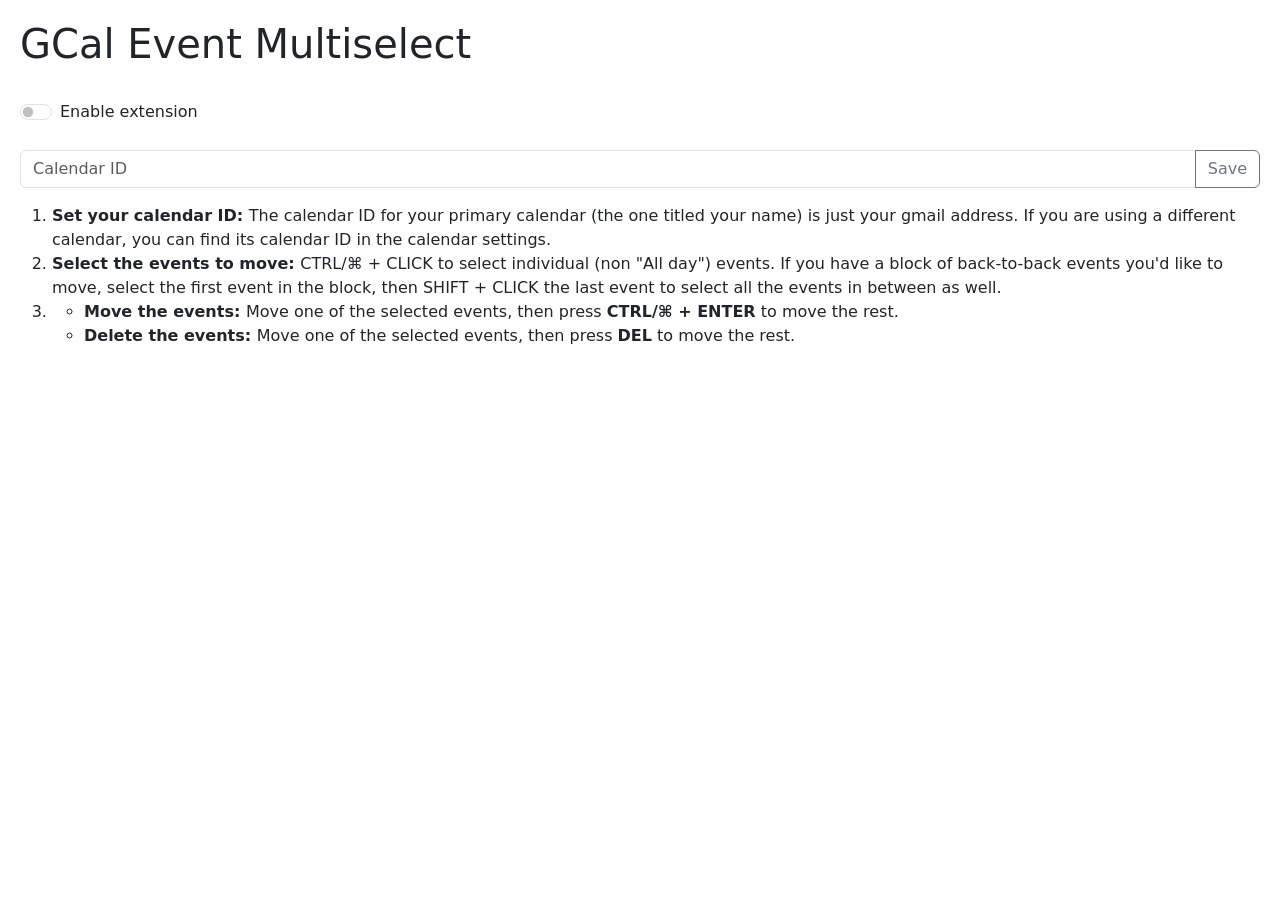
==== popup.html @ 62b7aade "fixed bug" ====
<!DOCTYPE html>
<html lang="en">
<head>
    <meta charset="UTF-8">
    <meta name="viewport" content="width=device-width, initial-scale=1.0">
    <title>Extension Popup</title>
    <link href="https://cdn.jsdelivr.net/npm/bootstrap@5.1.3/dist/css/bootstrap.min.css" rel="stylesheet" integrity="sha384-1BmE4kWBq78iYhFldvKuhfTAU6auU8tT94WrHftjDbrCEXSU1oBoqyl2QvZ6jIW3" crossorigin="anonymous">
    <style>
        body {
            min-width: 450px;
            padding: 20px;
        }
    </style>
</head>
<body>
    <h1>GCal Event Multiselect</h1>
    <br>
    <div class="form-check form-switch">
        <input class="form-check-input" type="checkbox" role="switch" id="toggleExtension">
        <label class="form-check-label" for="toggleExtension">Enable extension</label>
    </div>
    <br>
    <div class="input-group mb-3">
        <input type="text" class="form-control" placeholder="Calendar ID" aria-label="Calendar ID" aria-describedby="saveCalendarId" id="calendarId" autocomplete="on">
        <button class="btn btn-outline-secondary" type="button" id="saveCalendarId">Save</button>
    </div>
    <ol>
        <li><strong>Set your calendar ID: </strong>The calendar ID for your primary calendar (the one titled your name) is just your gmail address. If you are using a different calendar, you can find its calendar ID in the calendar settings.</li>
        <li><strong>Select the events to move: </strong>CTRL/⌘ + CLICK to select individual (non "All day") events. If you have a block of back-to-back events you'd like to move, select the first event in the block, then SHIFT + CLICK the last event to select all the events in between as well.</li>
        <li>
            <ul>
                <li><strong>Move the events: </strong>Move one of the selected events, then press <strong>CTRL/⌘ + ENTER</strong> to move the rest.</li>
                <li><strong>Delete the events: </strong>Move one of the selected events, then press <strong>DEL</strong> to move the rest.</li>
            </ul>
        </li>
    </ol>

    <script src="popup.js"></script>
</body>
</html>
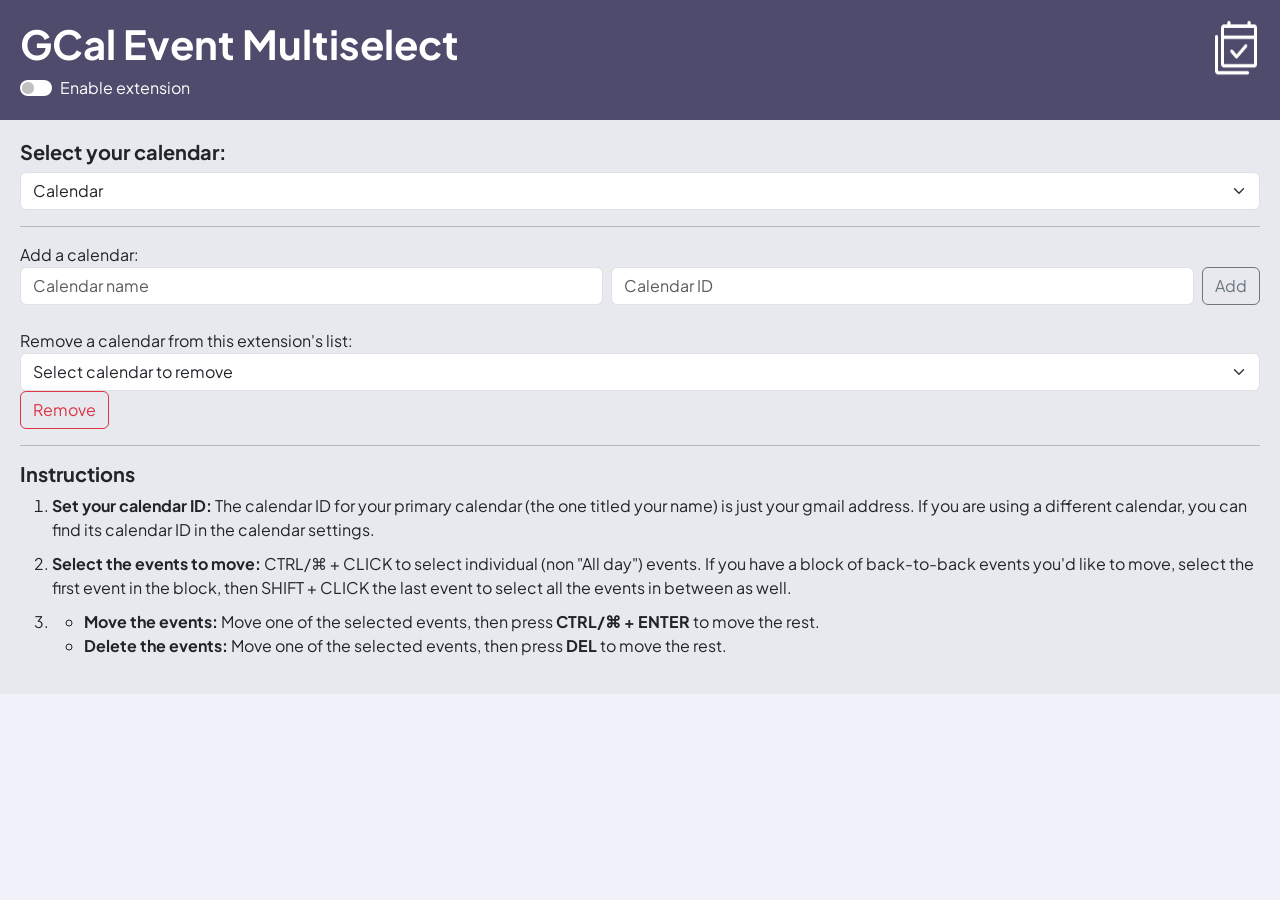
==== commit e18475fe: "feature to save multiple calendar IDs to select from, improved popup UI, added handling for deleting" ====
--- a/popup.html
+++ b/popup.html
@@ -5,35 +5,61 @@
     <meta name="viewport" content="width=device-width, initial-scale=1.0">
     <title>Extension Popup</title>
     <link href="https://cdn.jsdelivr.net/npm/bootstrap@5.1.3/dist/css/bootstrap.min.css" rel="stylesheet" integrity="sha384-1BmE4kWBq78iYhFldvKuhfTAU6auU8tT94WrHftjDbrCEXSU1oBoqyl2QvZ6jIW3" crossorigin="anonymous">
-    <style>
-        body {
-            min-width: 450px;
-            padding: 20px;
-        }
-    </style>
+    <link rel="stylesheet" href="popup.css">
 </head>
 <body>
-    <h1>GCal Event Multiselect</h1>
-    <br>
-    <div class="form-check form-switch">
-        <input class="form-check-input" type="checkbox" role="switch" id="toggleExtension">
-        <label class="form-check-label" for="toggleExtension">Enable extension</label>
+    <div class="mainDiv" style="background-color: #4E4B6C; color: white">
+        <div id="title">
+            <h1>GCal Event Multiselect</h1>
+            <img src="/images/icon-128-white.png" style="width: 3em">
+        </div>
+        <div id="enableExtension">
+            <label class="switch">
+                <input type="checkbox" id="toggleExtension">
+                <span class="slider"></span>
+            </label>
+            <label class="form-check-label" for="toggleExtension">Enable extension</label>
+        </div>
     </div>
-    <br>
-    <div class="input-group mb-3">
-        <input type="text" class="form-control" placeholder="Calendar ID" aria-label="Calendar ID" aria-describedby="saveCalendarId" id="calendarId" autocomplete="on">
-        <button class="btn btn-outline-secondary" type="button" id="saveCalendarId">Save</button>
+
+    <div class="mainDiv" style="background-color: #E7E9EF">
+
+        <label for="selectCalendar"><h5>Select your calendar: </h5></label>
+        <select name="selectCalendar" id="selectCalendarSelect" class="form-select">
+            <option disabled="" selected="">Calendar</option>
+        </select>
+
+        <hr>
+
+        <label for="addCalendar">Add a calendar: </label>
+        <form name="addCalendar" id="addCalendarForm">
+            <input type="text" placeholder="Calendar name" id="calendarName" autocomplete="off" class="form-control">
+            <input type="text" placeholder="Calendar ID" id="calendarId" autocomplete="off" class="form-control">
+            <button type="submit" id="addCalendarButton" class="btn btn-outline-secondary">Add</button>
+        </form>
+
+        <br>
+
+        <label for="removeCalendar">Remove a calendar from this extension's list: </label>
+        <select name="removeCalendar" id="removeCalendarSelect" class="form-select">
+            <option disabled="" selected="">Select calendar to remove</option>
+        </select>
+        <button id="removeCalendarButton" class="btn btn-outline-danger">Remove</button>
+
+        <hr>
+    
+        <h5>Instructions</h5>
+        <ol>
+            <li class="mainLi"><strong>Set your calendar ID: </strong>The calendar ID for your primary calendar (the one titled your name) is just your gmail address. If you are using a different calendar, you can find its calendar ID in the calendar settings.</li>
+            <li class="mainLi"><strong>Select the events to move: </strong>CTRL/⌘ + CLICK to select individual (non "All day") events. If you have a block of back-to-back events you'd like to move, select the first event in the block, then SHIFT + CLICK the last event to select all the events in between as well.</li>
+            <li class="mainLi">
+                <ul>
+                    <li><strong>Move the events: </strong>Move one of the selected events, then press <strong>CTRL/⌘ + ENTER</strong> to move the rest.</li>
+                    <li><strong>Delete the events: </strong>Move one of the selected events, then press <strong>DEL</strong> to move the rest.</li>
+                </ul>
+            </li>
+        </ol>
     </div>
-    <ol>
-        <li><strong>Set your calendar ID: </strong>The calendar ID for your primary calendar (the one titled your name) is just your gmail address. If you are using a different calendar, you can find its calendar ID in the calendar settings.</li>
-        <li><strong>Select the events to move: </strong>CTRL/⌘ + CLICK to select individual (non "All day") events. If you have a block of back-to-back events you'd like to move, select the first event in the block, then SHIFT + CLICK the last event to select all the events in between as well.</li>
-        <li>
-            <ul>
-                <li><strong>Move the events: </strong>Move one of the selected events, then press <strong>CTRL/⌘ + ENTER</strong> to move the rest.</li>
-                <li><strong>Delete the events: </strong>Move one of the selected events, then press <strong>DEL</strong> to move the rest.</li>
-            </ul>
-        </li>
-    </ol>
 
     <script src="popup.js"></script>
 </body>
--- a/popup.css
+++ b/popup.css
@@ -0,0 +1,89 @@
+@import url('https://fonts.googleapis.com/css2?family=Plus+Jakarta+Sans:ital,wght@0,200..800;1,200..800&family=Roboto+Serif:ital,opsz,wght@0,8..144,100..900;1,8..144,100..900&display=swap');
+        
+body {
+    min-width: 450px;
+    background-color: #F1F2F9;
+    font-family: "Plus Jakarta Sans";
+}
+
+strong, h1, h4, h5 {
+    font-weight: 700;
+}
+
+.mainDiv {
+    padding: 20px;
+}
+
+.mainLi {
+    margin: 0 0 10px 0;
+}
+
+/* Enable extension toggle switch */
+
+#enableExtension {
+    display: flex;
+    align-items: center;
+    gap: 0.5em;
+}
+
+#title {
+    display: flex;
+    justify-content: space-between;
+}
+
+.switch {
+    position: relative;
+    display: inline-block;
+    width: 2em;
+    height: 1em;
+}
+
+.switch input {
+    opacity: 0;
+    width: 0;
+    height: 0;
+}
+
+.slider {
+    position: absolute;
+    cursor: pointer;
+    top: 0;
+    left: 0;
+    right: 0;
+    bottom: 0;
+    background-color: white;
+    -webkit-transition: 0.25s;
+    transition: 0.25s;
+    border-radius: 1em;
+}
+
+.slider:before {
+    position: absolute;
+    content: "";
+    height: 0.7em;
+    width: 0.7em;
+    left: 0.15em;
+    bottom: 0.15em;
+    background-color: #c1c0c0;
+    -webkit-transition: .25s;
+    transition: .25s;
+    border-radius: 50%;
+}
+
+input:checked + .slider {
+    background-color: #4eba79;
+}
+
+input:checked + .slider:before {
+    -webkit-transform: translateX(1em);
+    -ms-transform: translateX(1em);
+    transform: translateX(1em);
+    background-color: white;
+}
+
+/* Add a calendar */
+
+#addCalendarForm {
+    display: flex;
+    gap: 0.5em;
+}
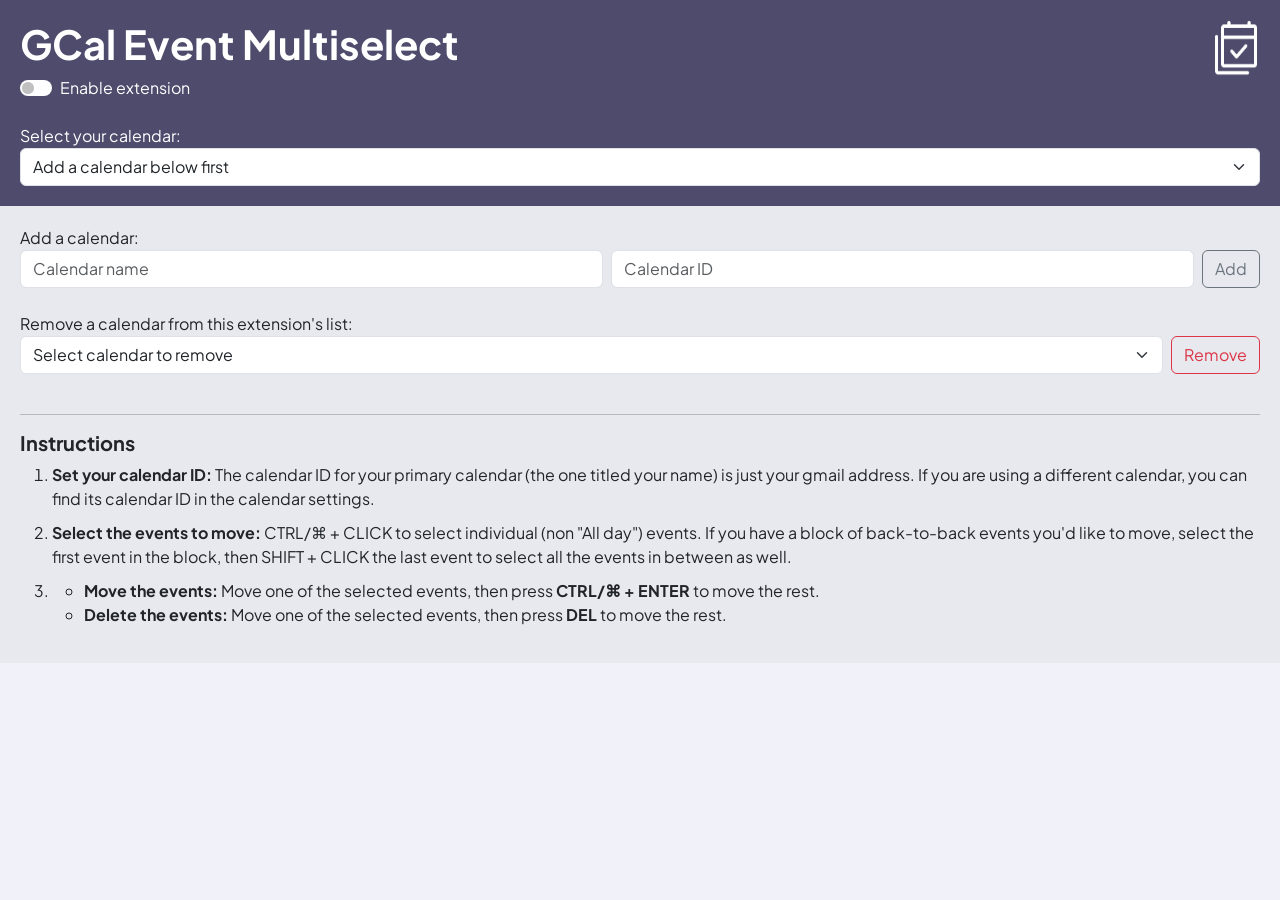
==== commit d64edd72: "deselect all events whenever the tab is switched" ====
--- a/popup.html
+++ b/popup.html
@@ -18,18 +18,19 @@
                 <input type="checkbox" id="toggleExtension">
                 <span class="slider"></span>
             </label>
-            <label class="form-check-label" for="toggleExtension">Enable extension</label>
+            <label for="toggleExtension">Enable extension</label>
         </div>
+        <br>
+        <label for="selectCalendar">Select your calendar: </label>
+        <select name="selectCalendar" id="selectCalendarSelect" class="form-select">
+            <option disabled="" selected="">Add a calendar below first</option>
+            <!-- Why isn't this disabled option visible when it's selected?
+             Also, can we make it such that it says "Add a calendar below first" when there are no other options, 
+             and change to "Select a calendar" when there are other options? -->
+        </select>
     </div>
 
     <div class="mainDiv" style="background-color: #E7E9EF">
-
-        <label for="selectCalendar"><h5>Select your calendar: </h5></label>
-        <select name="selectCalendar" id="selectCalendarSelect" class="form-select">
-            <option disabled="" selected="">Calendar</option>
-        </select>
-
-        <hr>
 
         <label for="addCalendar">Add a calendar: </label>
         <form name="addCalendar" id="addCalendarForm">
@@ -41,11 +42,14 @@
         <br>
 
         <label for="removeCalendar">Remove a calendar from this extension's list: </label>
-        <select name="removeCalendar" id="removeCalendarSelect" class="form-select">
-            <option disabled="" selected="">Select calendar to remove</option>
-        </select>
-        <button id="removeCalendarButton" class="btn btn-outline-danger">Remove</button>
-
+        <div id="removeCalendarDiv">
+            <select name="removeCalendar" id="removeCalendarSelect" class="form-select">
+                <option disabled="" selected="">Select calendar to remove</option>
+            </select>
+            <button id="removeCalendarButton" class="btn btn-outline-danger">Remove</button>    
+        </div>
+        
+        <br>
         <hr>
     
         <h5>Instructions</h5>
--- a/popup.css
+++ b/popup.css
@@ -16,6 +16,11 @@
 
 .mainLi {
     margin: 0 0 10px 0;
+}
+
+#addCalendarForm, #removeCalendarDiv {
+    display: flex;
+    gap: 0.5em;
 }
 
 /* Enable extension toggle switch */
@@ -80,10 +85,3 @@
     transform: translateX(1em);
     background-color: white;
 }
-
-/* Add a calendar */
-
-#addCalendarForm {
-    display: flex;
-    gap: 0.5em;
-}
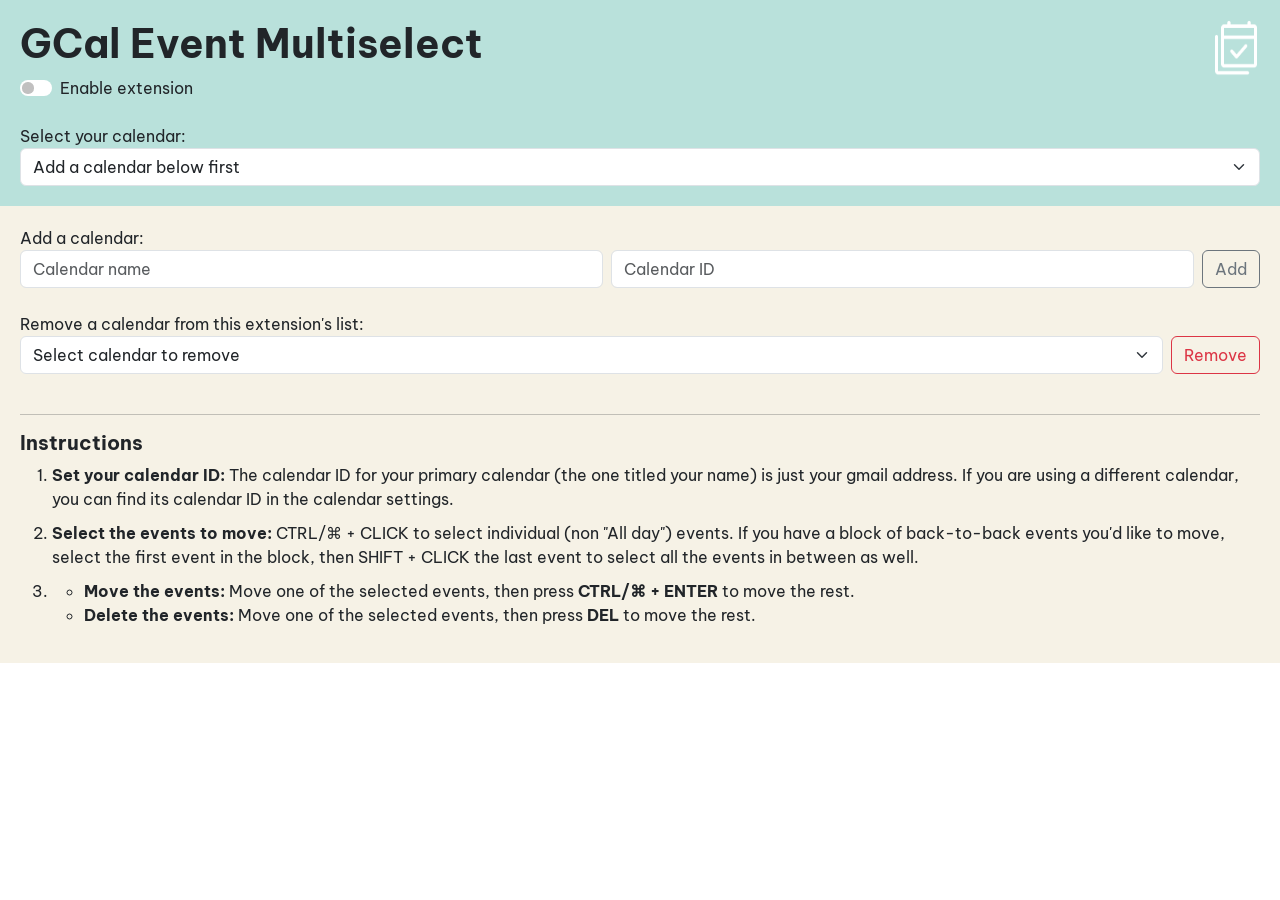
==== commit 3f779358: "UI changes, attempted to fix bugs (more details in comments)" ====
--- a/popup.html
+++ b/popup.html
@@ -8,8 +8,8 @@
     <link rel="stylesheet" href="popup.css">
 </head>
 <body>
-    <div class="mainDiv" style="background-color: #4E4B6C; color: white">
-        <div id="title">
+    <div class="topSection">
+        <div class="title">
             <h1>GCal Event Multiselect</h1>
             <img src="/images/icon-128-white.png" style="width: 3em">
         </div>
@@ -30,7 +30,7 @@
         </select>
     </div>
 
-    <div class="mainDiv" style="background-color: #E7E9EF">
+    <div class="bottomSection">
 
         <label for="addCalendar">Add a calendar: </label>
         <form name="addCalendar" id="addCalendarForm">
--- a/popup.css
+++ b/popup.css
@@ -1,17 +1,27 @@
-@import url('https://fonts.googleapis.com/css2?family=Plus+Jakarta+Sans:ital,wght@0,200..800;1,200..800&family=Roboto+Serif:ital,opsz,wght@0,8..144,100..900;1,8..144,100..900&display=swap');
+@import url('https://fonts.googleapis.com/css2?family=Be+Vietnam+Pro:ital,wght@0,100;0,200;0,300;0,400;0,500;0,600;0,700;0,800;0,900;1,100;1,200;1,300;1,400;1,500;1,600;1,700;1,800;1,900&display=swap');
         
 body {
     min-width: 450px;
-    background-color: #F1F2F9;
-    font-family: "Plus Jakarta Sans";
+    font-family: "Be Vietnam Pro";
 }
 
 strong, h1, h4, h5 {
     font-weight: 700;
 }
 
-.mainDiv {
+.title {
+    display: flex;
+    justify-content: space-between;
+}
+
+.topSection {
     padding: 20px;
+    background-color: #B9E1DB;
+}
+
+.bottomSection {
+    padding: 20px;
+    background-color: #f6f2e6;
 }
 
 .mainLi {
@@ -29,11 +39,6 @@
     display: flex;
     align-items: center;
     gap: 0.5em;
-}
-
-#title {
-    display: flex;
-    justify-content: space-between;
 }
 
 .switch {
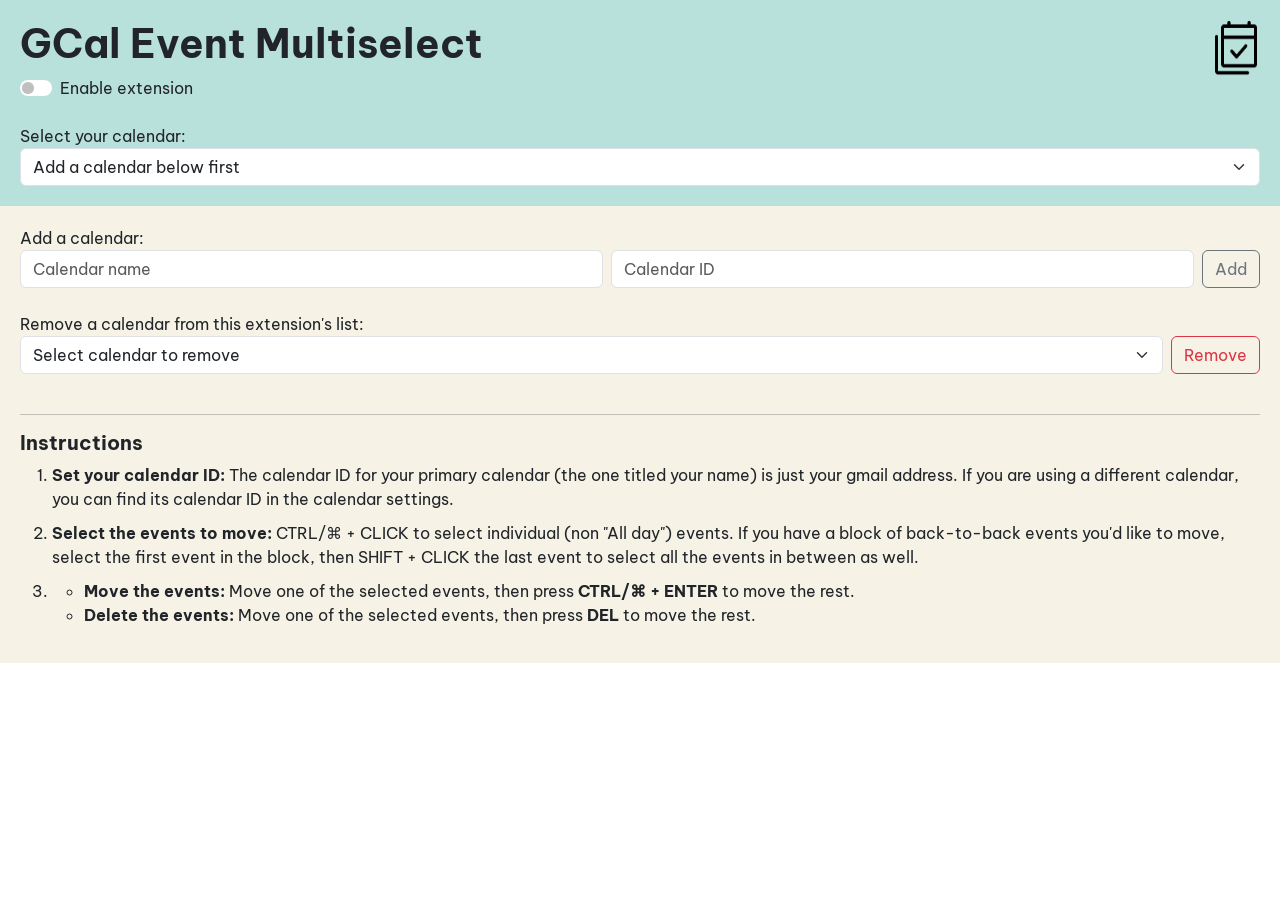
==== commit 6ac550a8: "toggle extension icon and retry with exponential backoff" ====
--- a/popup.html
+++ b/popup.html
@@ -11,7 +11,7 @@
     <div class="topSection">
         <div class="title">
             <h1>GCal Event Multiselect</h1>
-            <img src="/images/icon-128-white.png" style="width: 3em">
+            <img src="/images/icon-128-black.png" style="width: 3em">
         </div>
         <div id="enableExtension">
             <label class="switch">
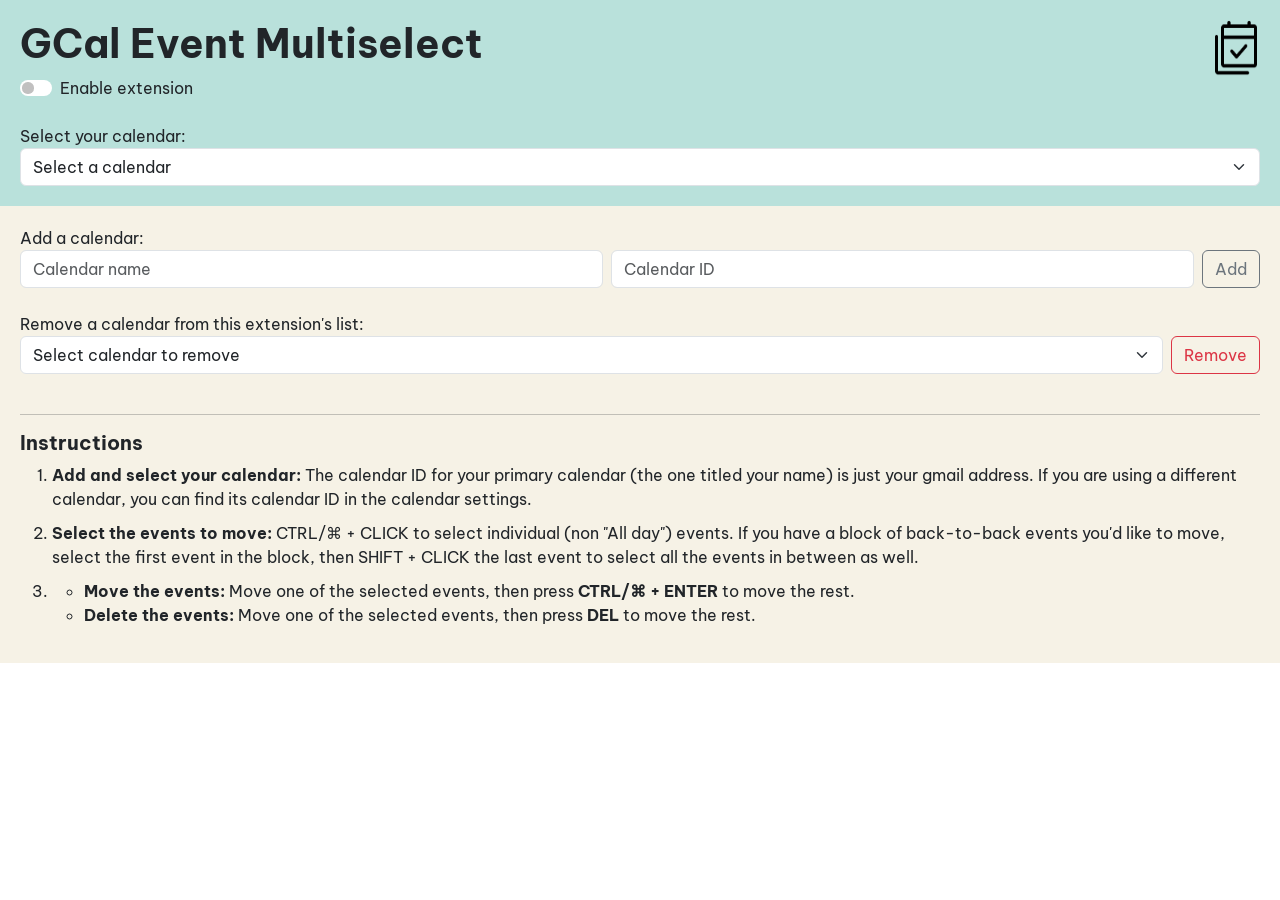
==== commit 18617b82: "popup edits" ====
--- a/popup.html
+++ b/popup.html
@@ -22,11 +22,8 @@
         </div>
         <br>
         <label for="selectCalendar">Select your calendar: </label>
-        <select name="selectCalendar" id="selectCalendarSelect" class="form-select">
-            <option disabled="" selected="">Add a calendar below first</option>
-            <!-- Why isn't this disabled option visible when it's selected?
-             Also, can we make it such that it says "Add a calendar below first" when there are no other options, 
-             and change to "Select a calendar" when there are other options? -->
+        <select name="selectCalendar" id="selectCalendarSelect" class="form-select" required>
+            <option disabled selected>Select a calendar</option>
         </select>
     </div>
 
@@ -43,8 +40,8 @@
 
         <label for="removeCalendar">Remove a calendar from this extension's list: </label>
         <div id="removeCalendarDiv">
-            <select name="removeCalendar" id="removeCalendarSelect" class="form-select">
-                <option disabled="" selected="">Select calendar to remove</option>
+            <select name="removeCalendar" id="removeCalendarSelect" class="form-select" required>
+                <option disabled selected>Select calendar to remove</option>
             </select>
             <button id="removeCalendarButton" class="btn btn-outline-danger">Remove</button>    
         </div>
@@ -54,7 +51,7 @@
     
         <h5>Instructions</h5>
         <ol>
-            <li class="mainLi"><strong>Set your calendar ID: </strong>The calendar ID for your primary calendar (the one titled your name) is just your gmail address. If you are using a different calendar, you can find its calendar ID in the calendar settings.</li>
+            <li class="mainLi"><strong>Add and select your calendar: </strong>The calendar ID for your primary calendar (the one titled your name) is just your gmail address. If you are using a different calendar, you can find its calendar ID in the calendar settings.</li>
             <li class="mainLi"><strong>Select the events to move: </strong>CTRL/⌘ + CLICK to select individual (non "All day") events. If you have a block of back-to-back events you'd like to move, select the first event in the block, then SHIFT + CLICK the last event to select all the events in between as well.</li>
             <li class="mainLi">
                 <ul>
--- a/popup.css
+++ b/popup.css
@@ -7,6 +7,11 @@
 
 strong, h1, h4, h5 {
     font-weight: 700;
+}
+
+/* This doesn't work :( */
+select:invalid {
+    color: #c1c0c0 !important;
 }
 
 .title {
@@ -33,7 +38,7 @@
     gap: 0.5em;
 }
 
-/* Enable extension toggle switch */
+/* Enable extension toggle switch, based on https://www.w3schools.com/howto/howto_css_switch.asp */
 
 #enableExtension {
     display: flex;
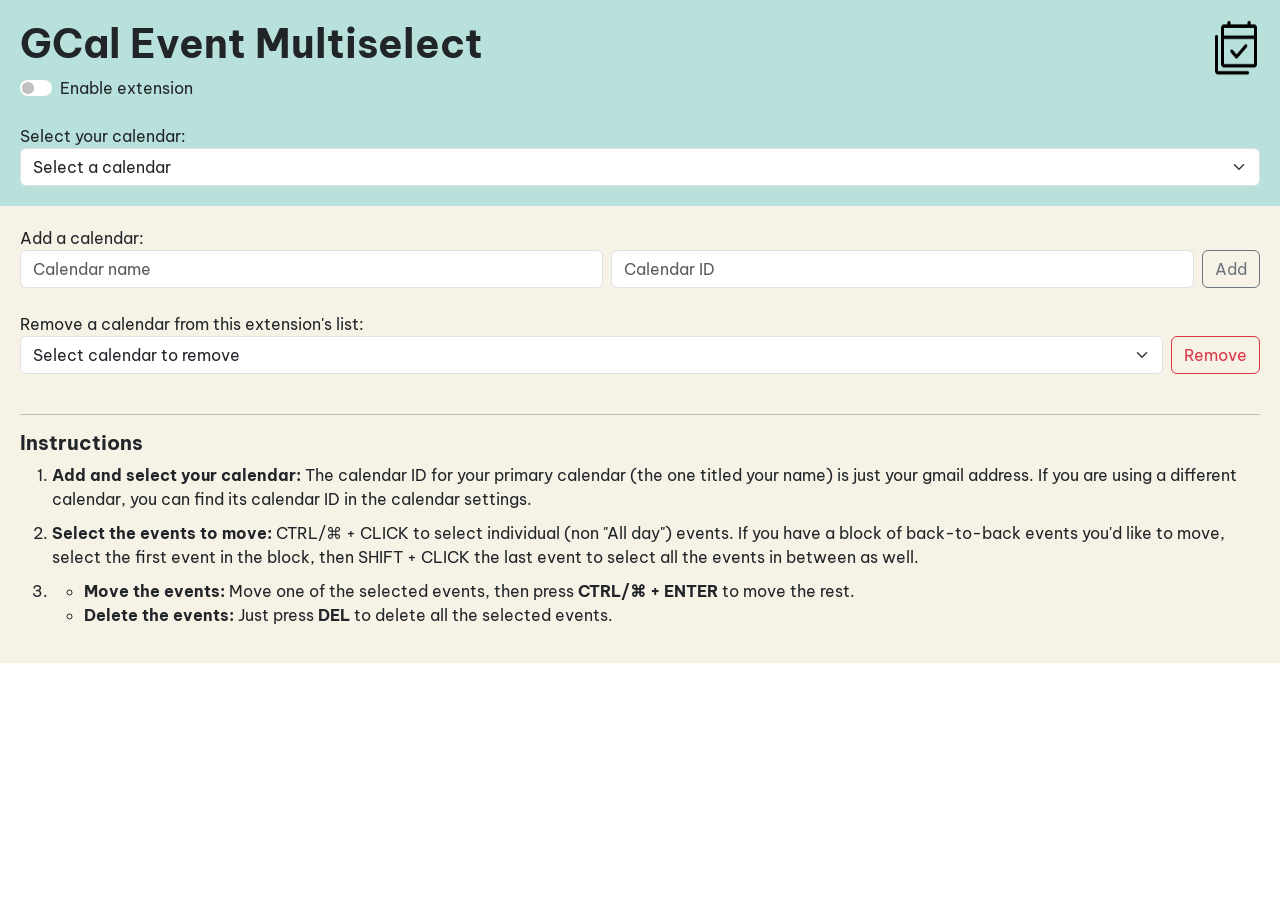
==== commit 7cdc07d3: "Added the key back into manifest, edited popup.html Instructions text, renamed key.pem, discovered t" ====
--- a/popup.html
+++ b/popup.html
@@ -56,7 +56,7 @@
             <li class="mainLi">
                 <ul>
                     <li><strong>Move the events: </strong>Move one of the selected events, then press <strong>CTRL/⌘ + ENTER</strong> to move the rest.</li>
-                    <li><strong>Delete the events: </strong>Move one of the selected events, then press <strong>DEL</strong> to move the rest.</li>
+                    <li><strong>Delete the events: </strong>Just press <strong>DEL</strong> to delete all the selected events.</li>
                 </ul>
             </li>
         </ol>
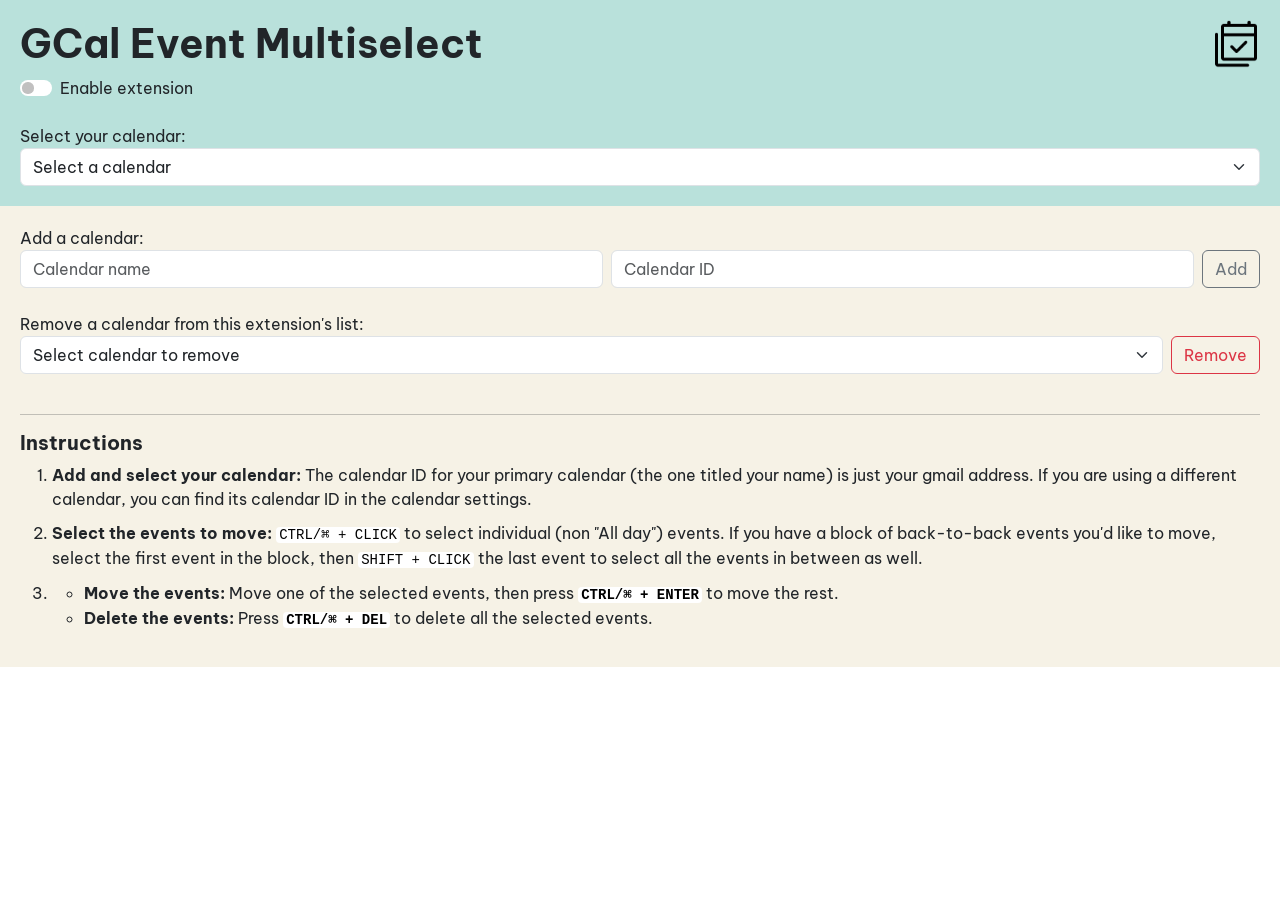
==== commit e26f989c: "CTRL+DEL to delete selected events instead of just DEL" ====
--- a/popup.html
+++ b/popup.html
@@ -11,7 +11,7 @@
     <div class="topSection">
         <div class="title">
             <h1>GCal Event Multiselect</h1>
-            <img src="/images/icon-128-black.png" style="width: 3em">
+            <img src="images/icon-128-black.png" style="height: 3em; width: 3em">
         </div>
         <div id="enableExtension">
             <label class="switch">
@@ -52,11 +52,11 @@
         <h5>Instructions</h5>
         <ol>
             <li class="mainLi"><strong>Add and select your calendar: </strong>The calendar ID for your primary calendar (the one titled your name) is just your gmail address. If you are using a different calendar, you can find its calendar ID in the calendar settings.</li>
-            <li class="mainLi"><strong>Select the events to move: </strong>CTRL/⌘ + CLICK to select individual (non "All day") events. If you have a block of back-to-back events you'd like to move, select the first event in the block, then SHIFT + CLICK the last event to select all the events in between as well.</li>
+            <li class="mainLi"><strong>Select the events to move: </strong><kbd>CTRL/⌘ + CLICK</kbd> to select individual (non "All day") events. If you have a block of back-to-back events you'd like to move, select the first event in the block, then <kbd>SHIFT + CLICK</kbd> the last event to select all the events in between as well.</li>
             <li class="mainLi">
                 <ul>
-                    <li><strong>Move the events: </strong>Move one of the selected events, then press <strong>CTRL/⌘ + ENTER</strong> to move the rest.</li>
-                    <li><strong>Delete the events: </strong>Just press <strong>DEL</strong> to delete all the selected events.</li>
+                    <li><strong>Move the events: </strong>Move one of the selected events, then press <strong><kbd>CTRL/⌘ + ENTER</kbd></strong> to move the rest.</li>
+                    <li><strong>Delete the events: </strong>Press <strong><kbd>CTRL/⌘ + DEL</kbd></strong> to delete all the selected events.</li>
                 </ul>
             </li>
         </ol>
--- a/popup.css
+++ b/popup.css
@@ -7,6 +7,12 @@
 
 strong, h1, h4, h5 {
     font-weight: 700;
+}
+
+kbd {
+    background-color: white;
+    color: black;
+    padding: 0 0.2rem;
 }
 
 /* This doesn't work :( */
